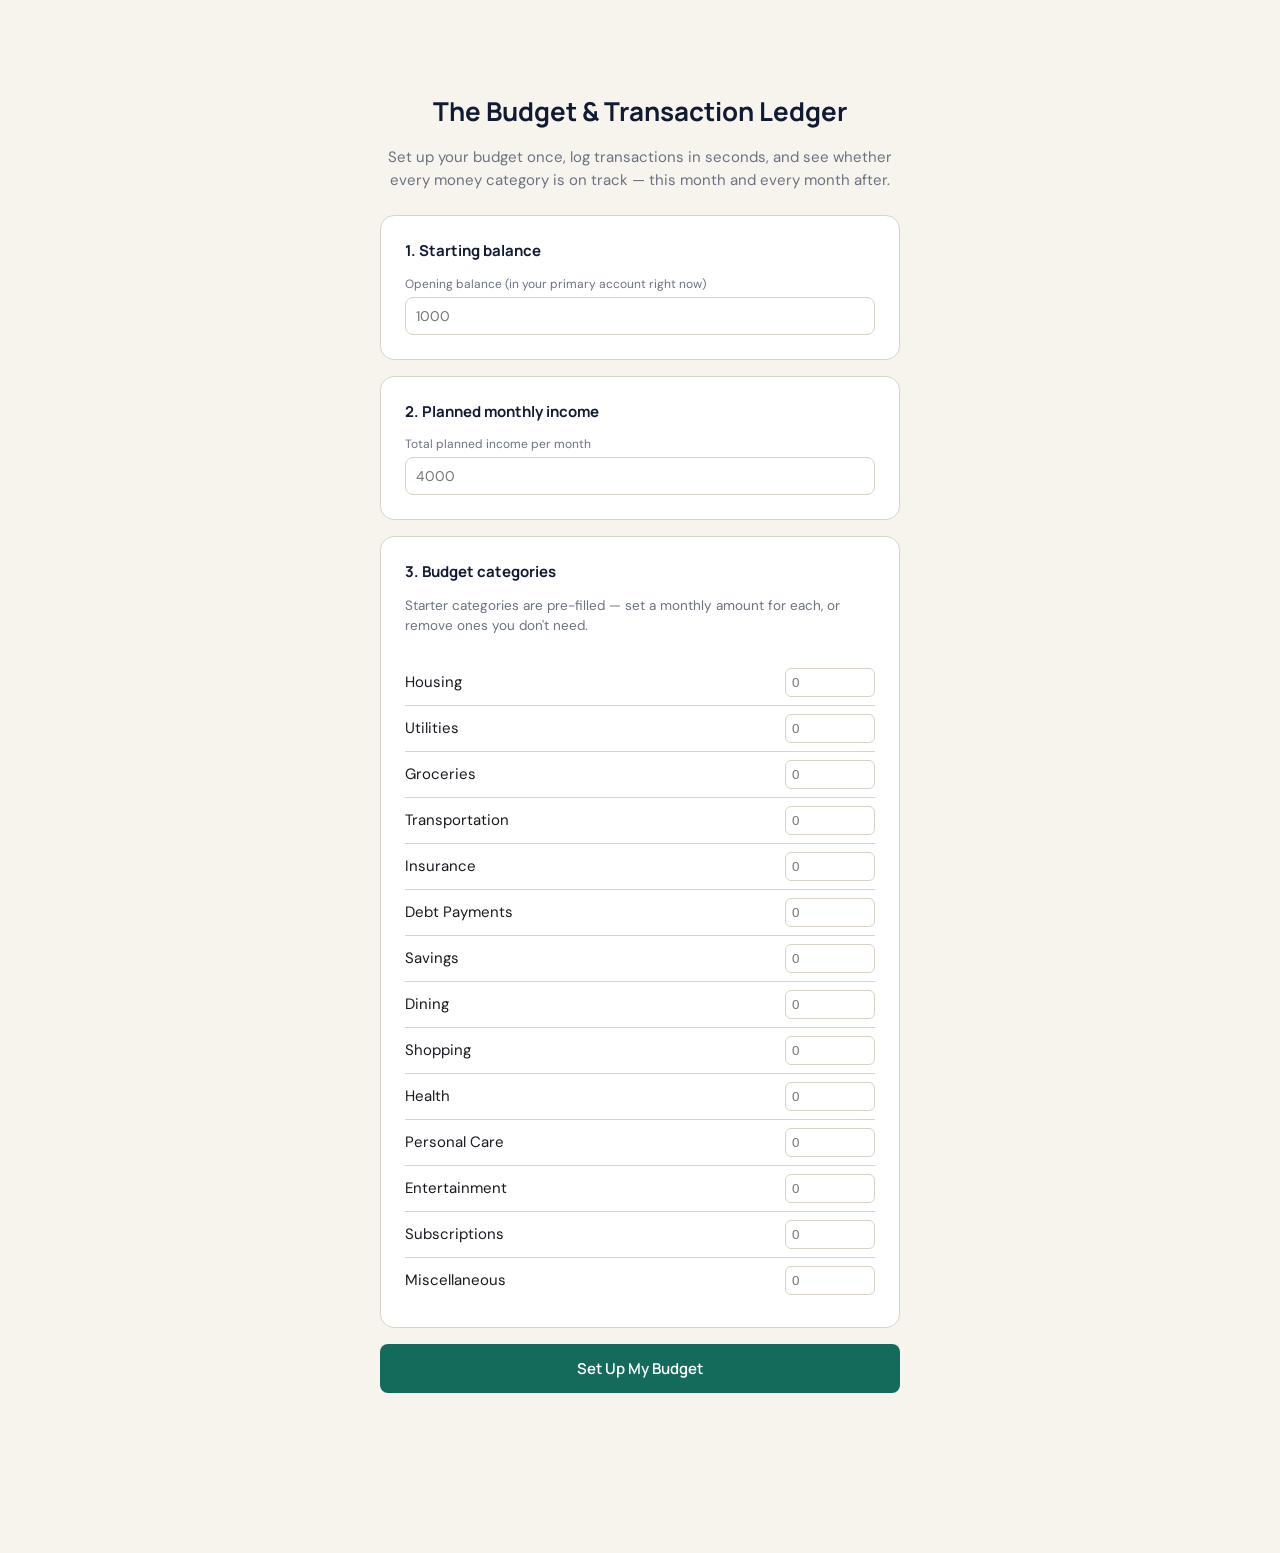
==== budget-transaction-ledger.html @ d86867f3 "Add Budget & Transaction Ledger v1 (Plugged Hub design system, tested calculations)" ====
<!DOCTYPE html>
<html lang="en">
<head>
<meta charset="UTF-8">
<meta name="viewport" content="width=device-width, initial-scale=1.0">
<title>The Budget & Transaction Ledger — The Plugged Hub</title>
<link rel="preconnect" href="https://fonts.googleapis.com">
<link rel="preconnect" href="https://fonts.gstatic.com" crossorigin>
<link href="https://fonts.googleapis.com/css2?family=Manrope:wght@400;500;600;700&family=DM+Sans:wght@400;500;700&display=swap" rel="stylesheet">
<style>
  :root {
    --ink: #111A33;
    --surface: #F7F4EE;
    --card: #E9E5DC;
    --emerald: #146B5C;
    --green: #2F8A68;
    --amber: #C98A24;
    --brick: #B84B4B;
    --dusty-blue: #5B789A;
    --text: #171A1F;
    --muted: #6B7280;
    --line: #D8D3C6;
  }
  * { box-sizing: border-box; }
  body {
    margin: 0; background: var(--surface); color: var(--text);
    font-family: "DM Sans", -apple-system, sans-serif; font-size: 15px; line-height: 1.5;
  }
  h1, h2, h3, .brand { font-family: "Manrope", sans-serif; }
  .app { max-width: 980px; margin: 0 auto; padding: 32px 20px 100px; }

  /* Header / nav */
  .topbar { display: flex; justify-content: space-between; align-items: center; margin-bottom: 28px; flex-wrap: wrap; gap: 12px; }
  .brand { font-weight: 700; font-size: 20px; color: var(--ink); }
  .brand span { color: var(--emerald); }
  nav { display: flex; gap: 4px; background: var(--card); padding: 4px; border-radius: 10px; }
  nav button {
    font-family: "Manrope", sans-serif; font-size: 13.5px; font-weight: 600; padding: 8px 14px;
    border: none; background: transparent; color: var(--muted); border-radius: 7px; cursor: pointer;
  }
  nav button.active { background: var(--ink); color: white; }

  .month-nav { display: flex; align-items: center; gap: 10px; margin-bottom: 22px; }
  .month-nav button { background: var(--card); border: none; width: 32px; height: 32px; border-radius: 8px; cursor: pointer; font-size: 16px; color: var(--ink); }
  .month-nav .month-label { font-weight: 700; font-size: 17px; color: var(--ink); min-width: 150px; text-align: center; }

  /* Snapshot cards */
  .snapshot-grid { display: grid; grid-template-columns: repeat(auto-fit, minmax(140px, 1fr)); gap: 12px; margin-bottom: 24px; }
  .snap-card { background: white; border-radius: 12px; padding: 14px 16px; border: 1px solid var(--line); }
  .snap-card .label { font-size: 11.5px; color: var(--muted); text-transform: uppercase; letter-spacing: 0.04em; margin-bottom: 6px; }
  .snap-card .value { font-size: 22px; font-weight: 700; color: var(--ink); font-variant-numeric: tabular-nums; }
  .snap-card .value.neg { color: var(--brick); }

  /* Sections */
  .section { margin-bottom: 28px; }
  .section-title { font-size: 15px; font-weight: 700; color: var(--ink); margin-bottom: 12px; }

  /* Next action */
  .next-action { background: var(--ink); color: white; border-radius: 12px; padding: 18px 20px; margin-bottom: 24px; }
  .next-action .tag { font-size: 11px; text-transform: uppercase; letter-spacing: 0.06em; color: #A9B4D0; margin-bottom: 6px; }
  .next-action .msg { font-size: 15.5px; line-height: 1.5; }

  /* Attention */
  .attention-list { display: flex; flex-direction: column; gap: 8px; }
  .attn-item { display: flex; align-items: center; gap: 10px; background: white; border-left: 3px solid var(--brick); border-radius: 8px; padding: 10px 14px; font-size: 14px; }
  .attn-item.amber { border-left-color: var(--amber); }

  /* Category cards */
  .cat-grid { display: flex; flex-direction: column; gap: 10px; }
  .cat-card { background: white; border-radius: 12px; padding: 14px 16px; border: 1px solid var(--line); }
  .cat-top { display: flex; justify-content: space-between; align-items: baseline; margin-bottom: 8px; }
  .cat-name { font-weight: 600; color: var(--ink); }
  .cat-amounts { font-size: 13px; color: var(--muted); font-variant-numeric: tabular-nums; }
  .cat-bar-track { background: var(--card); height: 8px; border-radius: 4px; overflow: hidden; margin-bottom: 8px; }
  .cat-bar-fill { height: 100%; border-radius: 4px; transition: width 0.3s; }
  .cat-bar-fill.green { background: var(--green); }
  .cat-bar-fill.amber { background: var(--amber); }
  .cat-bar-fill.red { background: var(--brick); }
  .cat-bar-fill.gray { background: #C4C4C4; }
  .cat-status { font-size: 12.5px; font-weight: 600; }
  .cat-status.green { color: var(--green); }
  .cat-status.amber { color: var(--amber); }
  .cat-status.red { color: var(--brick); }
  .cat-status.gray { color: var(--muted); }

  /* Recent activity / ledger table */
  .tx-table { width: 100%; border-collapse: collapse; background: white; border-radius: 12px; overflow: hidden; border: 1px solid var(--line); }
  .tx-table th { text-align: left; font-size: 11.5px; text-transform: uppercase; letter-spacing: 0.04em; color: var(--muted); padding: 10px 12px; background: var(--card); }
  .tx-table td { padding: 10px 12px; font-size: 14px; border-top: 1px solid var(--line); }
  .tx-amount { font-variant-numeric: tabular-nums; font-weight: 600; text-align: right; }
  .tx-amount.income { color: var(--green); }
  .tx-amount.expense { color: var(--text); }
  .tx-actions { display: flex; gap: 10px; }
  .tx-actions span { font-size: 12.5px; color: var(--muted); cursor: pointer; }
  .tx-actions span:hover { color: var(--emerald); }
  .type-pill { font-size: 11px; padding: 2px 8px; border-radius: 20px; font-weight: 600; text-transform: capitalize; }
  .type-pill.income { background: #DCEFE7; color: var(--green); }
  .type-pill.expense { background: #F0EEE7; color: var(--text); }
  .type-pill.savings { background: #E1E9F0; color: var(--dusty-blue); }
  .type-pill.debt { background: #F3E3DD; color: var(--brick); }
  .type-pill.transfer { background: #EDEBE3; color: var(--muted); }
  .type-pill.refund { background: #F5EAD2; color: var(--amber); }

  /* Forms */
  .form-row { display: flex; gap: 10px; flex-wrap: wrap; align-items: flex-end; margin-bottom: 16px; }
  .field { display: flex; flex-direction: column; gap: 4px; }
  .field label { font-size: 12px; color: var(--muted); }
  .field input, .field select {
    font-family: "DM Sans", sans-serif; font-size: 14px; padding: 9px 10px; border: 1px solid var(--line);
    border-radius: 8px; background: white; color: var(--text);
  }
  .field input:focus, .field select:focus { outline: none; border-color: var(--emerald); }
  button.btn {
    font-family: "Manrope", sans-serif; font-weight: 600; font-size: 14px; padding: 10px 18px;
    border-radius: 8px; border: none; cursor: pointer;
  }
  .btn-primary { background: var(--emerald); color: white; }
  .btn-ghost { background: white; border: 1px solid var(--line); color: var(--text); }
  .btn-danger { background: white; border: 1px solid var(--brick); color: var(--brick); }

  .filters { display: flex; gap: 8px; margin-bottom: 12px; flex-wrap: wrap; }
  .filters input, .filters select { padding: 7px 10px; border: 1px solid var(--line); border-radius: 8px; font-size: 13px; font-family: "DM Sans"; }

  .empty-state { text-align: center; padding: 40px 20px; color: var(--muted); font-size: 14px; background: white; border-radius: 12px; border: 1px dashed var(--line); }

  .view { display: none; }
  .view.active { display: block; }

  .onboard-wrap { max-width: 520px; margin: 60px auto; text-align: center; }
  .onboard-wrap h1 { font-size: 26px; color: var(--ink); margin-bottom: 10px; }
  .onboard-wrap p { color: var(--muted); margin-bottom: 24px; }
  .onboard-step { background: white; border-radius: 14px; padding: 24px; text-align: left; border: 1px solid var(--line); margin-bottom: 16px; }
  .onboard-step h3 { margin: 0 0 12px; color: var(--ink); font-size: 15px; }

  .cat-list-item { display: flex; justify-content: space-between; align-items: center; padding: 8px 0; border-bottom: 1px solid var(--line); }
  .cat-list-item:last-child { border-bottom: none; }
  .remove-link { font-size: 12.5px; color: var(--muted); cursor: pointer; }
  .remove-link:hover { color: var(--brick); }

  @media (max-width: 600px) {
    .snapshot-grid { grid-template-columns: repeat(2, 1fr); }
    .tx-table { display: block; overflow-x: auto; }
  }
</style>
</head>
<body>
<div class="app">

  <!-- ONBOARDING VIEW -->
  <div class="view" id="view-onboard">
    <div class="onboard-wrap">
      <h1>The Budget &amp; Transaction Ledger</h1>
      <p>Set up your budget once, log transactions in seconds, and see whether every money category is on track — this month and every month after.</p>

      <div class="onboard-step">
        <h3>1. Starting balance</h3>
        <div class="field">
          <label for="ob-balance">Opening balance (in your primary account right now)</label>
          <input type="number" id="ob-balance" placeholder="1000">
        </div>
      </div>

      <div class="onboard-step">
        <h3>2. Planned monthly income</h3>
        <div class="field">
          <label for="ob-income">Total planned income per month</label>
          <input type="number" id="ob-income" placeholder="4000">
        </div>
      </div>

      <div class="onboard-step">
        <h3>3. Budget categories</h3>
        <p style="margin-top:0;color:var(--muted);font-size:13.5px;">Starter categories are pre-filled — set a monthly amount for each, or remove ones you don't need.</p>
        <div id="ob-categories"></div>
      </div>

      <button class="btn btn-primary" id="ob-finish" style="width:100%;padding:14px;font-size:15px;">Set Up My Budget</button>
    </div>
  </div>

  <!-- MAIN APP -->
  <div class="view" id="view-main">
    <div class="topbar">
      <div class="brand">The Plugged Hub <span>· Budget Ledger</span></div>
      <nav>
        <button data-tab="dashboard" class="active">Dashboard</button>
        <button data-tab="ledger">Transactions</button>
        <button data-tab="categories">Categories</button>
        <button data-tab="settings">Settings</button>
      </nav>
    </div>

    <div class="month-nav">
      <button id="prevMonth">&#8592;</button>
      <div class="month-label" id="monthLabel"></div>
      <button id="nextMonth">&#8594;</button>
    </div>

    <!-- DASHBOARD TAB -->
    <div class="tab-panel" id="tab-dashboard">
      <div class="snapshot-grid" id="snapshotGrid"></div>
      <div class="next-action" id="nextAction"></div>

      <div class="section" id="attentionSection" style="display:none;">
        <div class="section-title">Needs Attention</div>
        <div class="attention-list" id="attentionList"></div>
      </div>

      <div class="section">
        <div class="section-title">Budget Health</div>
        <div class="cat-grid" id="catGrid"></div>
      </div>

      <div class="section">
        <div class="section-title">Recent Activity</div>
        <div id="recentActivity"></div>
      </div>
    </div>

    <!-- LEDGER TAB -->
    <div class="tab-panel" id="tab-ledger" style="display:none;">
      <div class="form-row" id="txForm">
        <div class="field"><label>Date</label><input type="date" id="tx-date"></div>
        <div class="field"><label>Description</label><input type="text" id="tx-desc" placeholder="Trader Joe's"></div>
        <div class="field"><label>Type</label>
          <select id="tx-type">
            <option value="expense">Expense</option>
            <option value="income">Income</option>
            <option value="savings">Savings</option>
            <option value="debt">Debt payment</option>
            <option value="transfer">Transfer</option>
            <option value="refund">Refund/Credit</option>
          </select>
        </div>
        <div class="field" id="tx-cat-field"><label>Category</label><select id="tx-category"></select></div>
        <div class="field"><label>Amount</label><input type="number" id="tx-amount" placeholder="45.00" step="0.01"></div>
        <button class="btn btn-primary" id="addTx">Add transaction</button>
      </div>

      <div class="filters">
        <input type="text" id="filterSearch" placeholder="Search description...">
        <select id="filterCategory"><option value="">All categories</option></select>
        <select id="filterType">
          <option value="">All types</option>
          <option value="expense">Expense</option>
          <option value="income">Income</option>
          <option value="savings">Savings</option>
          <option value="debt">Debt payment</option>
          <option value="transfer">Transfer</option>
          <option value="refund">Refund/Credit</option>
        </select>
      </div>

      <div id="ledgerTableWrap"></div>
    </div>

    <!-- CATEGORIES TAB -->
    <div class="tab-panel" id="tab-categories" style="display:none;">
      <div class="section-title">Budget Categories</div>
      <div class="form-row">
        <div class="field"><label>New category</label><input type="text" id="newCatName" placeholder="e.g. Pet Care"></div>
        <div class="field"><label>Monthly budget</label><input type="number" id="newCatBudget" placeholder="100"></div>
        <button class="btn btn-primary" id="addCategory">Add category</button>
      </div>
      <div id="categoryList" style="background:white;border-radius:12px;padding:8px 16px;border:1px solid var(--line);"></div>
    </div>

    <!-- SETTINGS TAB -->
    <div class="tab-panel" id="tab-settings" style="display:none;">
      <div class="section-title">Settings &amp; Data</div>
      <div class="onboard-step">
        <h3>Planned monthly income</h3>
        <div class="field"><input type="number" id="settingsIncome"></div>
      </div>
      <div class="onboard-step">
        <h3>Opening balance</h3>
        <div class="field"><input type="number" id="settingsOpening"></div>
      </div>
      <div class="onboard-step">
        <h3>Export your data</h3>
        <p style="margin-top:0;color:var(--muted);font-size:13.5px;">Your data lives in this browser only. Export a CSV backup regularly.</p>
        <button class="btn btn-ghost" id="exportCsv">Export all transactions (CSV)</button>
      </div>
      <div class="onboard-step">
        <h3>Reset</h3>
        <p style="margin-top:0;color:var(--muted);font-size:13.5px;">This permanently deletes all categories and transactions in this browser.</p>
        <button class="btn btn-danger" id="resetAll">Reset all data</button>
      </div>
    </div>
  </div>
</div>

<script>
const STORAGE_KEY = 'plugged_hub_budget_ledger_v1';
const DEFAULT_CATEGORIES = ['Housing','Utilities','Groceries','Transportation','Insurance','Debt Payments','Savings','Dining','Shopping','Health','Personal Care','Entertainment','Subscriptions','Miscellaneous'];

function uid() { return Math.random().toString(36).slice(2,9); }
function todayStr() { return new Date().toISOString().slice(0,10); }
function monthKey(dateStr) { return dateStr.slice(0,7); }
function fmt(n) { return '$' + Number(n||0).toLocaleString('en-US', {minimumFractionDigits:2, maximumFractionDigits:2}); }
function monthLabel(mk) {
  const [y,m] = mk.split('-').map(Number);
  return new Date(y, m-1, 1).toLocaleString('en-US', {month:'long', year:'numeric'});
}

let state = JSON.parse(localStorage.getItem(STORAGE_KEY) || 'null');
let currentMonth = monthKey(todayStr());

function defaultState() {
  return {
    onboarded: false,
    openingBalance: 0,
    plannedIncome: 0,
    categories: DEFAULT_CATEGORIES.map(name => ({ id: uid(), name, budget: 0, archived: false })),
    transactions: []
  };
}
if (!state) state = defaultState();

function save() { localStorage.setItem(STORAGE_KEY, JSON.stringify(state)); }

// ---------- CALCULATION LOGIC (verified separately) ----------
function categorySpending(month, categoryId) {
  let total = 0;
  for (const t of state.transactions) {
    if (monthKey(t.date) !== month) continue;
    if (t.type === 'expense' && t.category === categoryId) total += t.amount;
    if (t.type === 'refund' && t.category === categoryId) total -= t.amount;
  }
  return total;
}
function categoryStatus(spending, budget) {
  if (!budget) return spending > 0 ? { label:'Unplanned spending', level:'amber', pct:null } : { label:'No budget set', level:'gray', pct:null };
  const pct = (spending / budget) * 100;
  if (pct > 100) return { label:'Over budget', level:'red', pct };
  if (pct >= 90) return { label:'Near limit', level:'red', pct };
  if (pct >= 70) return { label:'Watch', level:'amber', pct };
  return { label:'On track', level:'green', pct };
}
function runningBalance() {
  let bal = state.openingBalance;
  for (const t of state.transactions) {
    if (t.type === 'income' || t.type === 'refund') bal += t.amount;
    else if (t.type === 'expense' || t.type === 'savings' || t.type === 'debt') bal -= t.amount;
  }
  return bal;
}
function monthTotals(month) {
  let income=0, expense=0, savings=0, debt=0;
  for (const t of state.transactions) {
    if (monthKey(t.date) !== month) continue;
    if (t.type==='income') income += t.amount;
    if (t.type==='expense') expense += t.amount;
    if (t.type==='savings') savings += t.amount;
    if (t.type==='debt') debt += t.amount;
  }
  return { income, expense, savings, debt };
}
function activeCategories() { return state.categories.filter(c => !c.archived); }

// ---------- ONBOARDING ----------
function renderOnboardCategories() {
  const el = document.getElementById('ob-categories');
  el.innerHTML = state.categories.map(c => `
    <div class="cat-list-item">
      <span>${c.name}</span>
      <input type="number" style="width:90px;padding:6px;border:1px solid var(--line);border-radius:6px;" data-ob-budget="${c.id}" value="${c.budget || ''}" placeholder="0">
    </div>
  `).join('');
  el.querySelectorAll('[data-ob-budget]').forEach(inp => {
    inp.addEventListener('input', () => {
      const cat = state.categories.find(c => c.id === inp.dataset.obBudget);
      cat.budget = parseFloat(inp.value) || 0;
    });
  });
}

document.getElementById('ob-finish').addEventListener('click', () => {
  state.openingBalance = parseFloat(document.getElementById('ob-balance').value) || 0;
  state.plannedIncome = parseFloat(document.getElementById('ob-income').value) || 0;
  state.onboarded = true;
  save();
  showApp();
});

// ---------- TAB SWITCHING ----------
document.querySelectorAll('nav button').forEach(btn => {
  btn.addEventListener('click', () => {
    document.querySelectorAll('nav button').forEach(b => b.classList.remove('active'));
    btn.classList.add('active');
    document.querySelectorAll('.tab-panel').forEach(p => p.style.display = 'none');
    document.getElementById('tab-' + btn.dataset.tab).style.display = 'block';
    if (btn.dataset.tab === 'settings') renderSettings();
    if (btn.dataset.tab === 'categories') renderCategoryList();
    if (btn.dataset.tab === 'ledger') renderLedger();
  });
});

document.getElementById('prevMonth').addEventListener('click', () => { shiftMonth(-1); });
document.getElementById('nextMonth').addEventListener('click', () => { shiftMonth(1); });
function shiftMonth(delta) {
  const [y,m] = currentMonth.split('-').map(Number);
  const d = new Date(y, m-1+delta, 1);
  currentMonth = d.getFullYear() + '-' + String(d.getMonth()+1).padStart(2,'0');
  renderAll();
}

// ---------- DASHBOARD ----------
function renderDashboard() {
  document.getElementById('monthLabel').textContent = monthLabel(currentMonth);
  const totals = monthTotals(currentMonth);
  const bal = runningBalance();
  const remaining = state.plannedIncome - totals.expense - totals.savings - totals.debt;

  document.getElementById('snapshotGrid').innerHTML = `
    <div class="snap-card"><div class="label">Planned Income</div><div class="value">${fmt(state.plannedIncome)}</div></div>
    <div class="snap-card"><div class="label">Income Received</div><div class="value">${fmt(totals.income)}</div></div>
    <div class="snap-card"><div class="label">Total Expenses</div><div class="value">${fmt(totals.expense)}</div></div>
    <div class="snap-card"><div class="label">Savings + Debt</div><div class="value">${fmt(totals.savings + totals.debt)}</div></div>
    <div class="snap-card"><div class="label">Remaining Planned</div><div class="value ${remaining<0?'neg':''}">${fmt(remaining)}</div></div>
    <div class="snap-card"><div class="label">Running Balance</div><div class="value ${bal<0?'neg':''}">${fmt(bal)}</div></div>
  `;

  const cats = activeCategories();
  const catData = cats.map(c => {
    const spending = categorySpending(currentMonth, c.id);
    const status = categoryStatus(spending, c.budget);
    return { ...c, spending, status };
  });

  // Category cards
  document.getElementById('catGrid').innerHTML = catData.map(c => {
    const pct = c.status.pct == null ? (c.spending>0?100:0) : Math.min(c.status.pct, 100);
    return `
    <div class="cat-card">
      <div class="cat-top">
        <div class="cat-name">${c.name}</div>
        <div class="cat-amounts">${fmt(c.spending)} of ${c.budget ? fmt(c.budget) : '—'}</div>
      </div>
      <div class="cat-bar-track"><div class="cat-bar-fill ${c.status.level}" style="width:${pct}%"></div></div>
      <div class="cat-status ${c.status.level}">${c.status.label}${c.status.pct!=null ? ' · '+Math.round(c.status.pct)+'%' : ''}</div>
    </div>`;
  }).join('') || '<div class="empty-state">No categories yet. Add some in the Categories tab.</div>';

  // Attention section
  const attention = catData.filter(c => c.status.level === 'red' || (c.status.level === 'amber' && c.status.label !== 'Watch'));
  const watchList = catData.filter(c => c.status.label === 'Watch' || c.status.label === 'Near limit' || c.status.label === 'Over budget' || c.status.label === 'Unplanned spending');
  if (watchList.length) {
    document.getElementById('attentionSection').style.display = 'block';
    document.getElementById('attentionList').innerHTML = watchList.map(c => `
      <div class="attn-item ${c.status.level === 'amber' ? 'amber' : ''}">
        ${c.name}: ${c.status.label}${c.status.pct!=null ? ' — ' + Math.round(c.status.pct) + '% used' : ''}
      </div>
    `).join('');
  } else {
    document.getElementById('attentionSection').style.display = 'none';
  }

  // Next action
  const overBudget = catData.filter(c => c.status.label === 'Over budget').sort((a,b)=>b.spending-a.spending)[0];
  const nearLimit = catData.filter(c => c.status.label === 'Near limit')[0];
  const monthTx = state.transactions.filter(t => monthKey(t.date) === currentMonth);
  let action;
  if (overBudget) {
    action = `${overBudget.name} is over budget by ${fmt(overBudget.spending - overBudget.budget)}.`;
  } else if (nearLimit) {
    action = `${nearLimit.name} is near its limit — ${fmt(nearLimit.budget - nearLimit.spending)} remaining this month.`;
  } else if (monthTx.length === 0) {
    action = `No transactions logged yet for ${monthLabel(currentMonth)}. Add your first one to see this month's picture.`;
  } else if (totals.income < state.plannedIncome * 0.5 && new Date().getDate() > 20) {
    action = `Income received is well below your planned ${fmt(state.plannedIncome)} this late in the month — worth checking.`;
  } else {
    action = `Spending is within plan for ${monthLabel(currentMonth)}. Review your progress before the month ends.`;
  }
  document.getElementById('nextAction').innerHTML = `<div class="tag">Next Action</div><div class="msg">${action}</div>`;

  // Recent activity
  const recent = state.transactions.filter(t => monthKey(t.date) === currentMonth).sort((a,b)=>b.date.localeCompare(a.date)).slice(0,8);
  document.getElementById('recentActivity').innerHTML = recent.length ? renderTxTable(recent) : '<div class="empty-state">No transactions yet this month.</div>';
}

// ---------- LEDGER ----------
function categoryOptions(selectedId) {
  return activeCategories().map(c => `<option value="${c.id}" ${c.id===selectedId?'selected':''}>${c.name}</option>`).join('');
}
function populateCategorySelects() {
  document.getElementById('tx-category').innerHTML = categoryOptions();
  document.getElementById('filterCategory').innerHTML = '<option value="">All categories</option>' + categoryOptions();
}
document.getElementById('tx-type').addEventListener('change', (e) => {
  document.getElementById('tx-cat-field').style.display = (e.target.value === 'expense' || e.target.value === 'refund') ? 'flex' : 'none';
});

document.getElementById('addTx').addEventListener('click', () => {
  const date = document.getElementById('tx-date').value || todayStr();
  const desc = document.getElementById('tx-desc').value.trim();
  const type = document.getElementById('tx-type').value;
  const category = (type === 'expense' || type === 'refund') ? document.getElementById('tx-category').value : null;
  const amount = parseFloat(document.getElementById('tx-amount').value);
  if (!desc || !amount || amount <= 0) { alert('Please enter a description and a positive amount.'); return; }
  state.transactions.push({ id: uid(), date, description: desc, type, category, amount });
  save();
  document.getElementById('tx-desc').value = '';
  document.getElementById('tx-amount').value = '';
  renderAll();
});

function renderTxTable(txs) {
  return `<table class="tx-table"><thead><tr><th>Date</th><th>Description</th><th>Type</th><th>Category</th><th style="text-align:right;">Amount</th><th></th></tr></thead><tbody>
    ${txs.map(t => {
      const cat = state.categories.find(c => c.id === t.category);
      const sign = (t.type==='income'||t.type==='refund') ? '+' : (t.type==='transfer'?'':'-');
      return `<tr>
        <td>${t.date}</td>
        <td>${t.description}</td>
        <td><span class="type-pill ${t.type}">${t.type}</span></td>
        <td>${cat ? cat.name : '—'}</td>
        <td class="tx-amount ${t.type==='income'?'income':'expense'}">${sign}${fmt(t.amount)}</td>
        <td class="tx-actions"><span data-del="${t.id}">Delete</span></td>
      </tr>`;
    }).join('')}
  </tbody></table>`;
}

function renderLedger() {
  populateCategorySelects();
  if (!document.getElementById('tx-date').value) document.getElementById('tx-date').value = todayStr();
  applyLedgerFilters();
}
function applyLedgerFilters() {
  const search = document.getElementById('filterSearch').value.toLowerCase();
  const catFilter = document.getElementById('filterCategory').value;
  const typeFilter = document.getElementById('filterType').value;
  let txs = state.transactions.filter(t => monthKey(t.date) === currentMonth);
  if (search) txs = txs.filter(t => t.description.toLowerCase().includes(search));
  if (catFilter) txs = txs.filter(t => t.category === catFilter);
  if (typeFilter) txs = txs.filter(t => t.type === typeFilter);
  txs.sort((a,b) => b.date.localeCompare(a.date));
  document.getElementById('ledgerTableWrap').innerHTML = txs.length ? renderTxTable(txs) : '<div class="empty-state">No transactions match.</div>';
  document.querySelectorAll('[data-del]').forEach(el => {
    el.addEventListener('click', () => {
      state.transactions = state.transactions.filter(t => t.id !== el.dataset.del);
      save(); renderAll();
    });
  });
}
['filterSearch','filterCategory','filterType'].forEach(id => {
  document.getElementById(id).addEventListener('input', applyLedgerFilters);
});

// ---------- CATEGORIES ----------
document.getElementById('addCategory').addEventListener('click', () => {
  const name = document.getElementById('newCatName').value.trim();
  const budget = parseFloat(document.getElementById('newCatBudget').value) || 0;
  if (!name) return;
  state.categories.push({ id: uid(), name, budget, archived: false });
  save();
  document.getElementById('newCatName').value = '';
  document.getElementById('newCatBudget').value = '';
  renderCategoryList();
});
function renderCategoryList() {
  document.getElementById('categoryList').innerHTML = activeCategories().map(c => `
    <div class="cat-list-item">
      <span>${c.name}</span>
      <div style="display:flex;align-items:center;gap:10px;">
        <input type="number" style="width:90px;padding:6px;border:1px solid var(--line);border-radius:6px;" data-cat-budget="${c.id}" value="${c.budget||''}" placeholder="0">
        <span class="remove-link" data-cat-archive="${c.id}">Archive</span>
      </div>
    </div>
  `).join('');
  document.querySelectorAll('[data-cat-budget]').forEach(inp => {
    inp.addEventListener('input', () => {
      const cat = state.categories.find(c => c.id === inp.dataset.catBudget);
      cat.budget = parseFloat(inp.value) || 0;
      save();
    });
  });
  document.querySelectorAll('[data-cat-archive]').forEach(el => {
    el.addEventListener('click', () => {
      const cat = state.categories.find(c => c.id === el.dataset.catArchive);
      cat.archived = true;
      save(); renderCategoryList();
    });
  });
}

// ---------- SETTINGS ----------
function renderSettings() {
  document.getElementById('settingsIncome').value = state.plannedIncome;
  document.getElementById('settingsOpening').value = state.openingBalance;
}
document.getElementById('settingsIncome').addEventListener('change', (e) => { state.plannedIncome = parseFloat(e.target.value)||0; save(); });
document.getElementById('settingsOpening').addEventListener('change', (e) => { state.openingBalance = parseFloat(e.target.value)||0; save(); });
document.getElementById('exportCsv').addEventListener('click', () => {
  let csv = 'Date,Description,Type,Category,Amount\n';
  state.transactions.forEach(t => {
    const cat = state.categories.find(c => c.id === t.category);
    csv += `${t.date},"${t.description}",${t.type},"${cat?cat.name:''}",${t.amount}\n`;
  });
  const blob = new Blob([csv], {type:'text/csv'});
  const a = document.createElement('a');
  a.href = URL.createObjectURL(blob);
  a.download = 'budget-ledger-export.csv';
  a.click();
});
document.getElementById('resetAll').addEventListener('click', () => {
  if (confirm('This will permanently delete all your categories and transactions. Type-confirm by clicking OK.')) {
    if (confirm('Are you absolutely sure? This cannot be undone.')) {
      state = defaultState();
      save();
      location.reload();
    }
  }
});

// ---------- INIT ----------
function renderAll() {
  renderDashboard();
  if (document.getElementById('tab-ledger').style.display !== 'none') renderLedger();
}
function showApp() {
  document.getElementById('view-onboard').classList.remove('active');
  document.getElementById('view-main').classList.add('active');
  renderAll();
}
if (state.onboarded) {
  showApp();
} else {
  renderOnboardCategories();
  document.getElementById('view-onboard').classList.add('active');
}
</script>
</body>
</html>
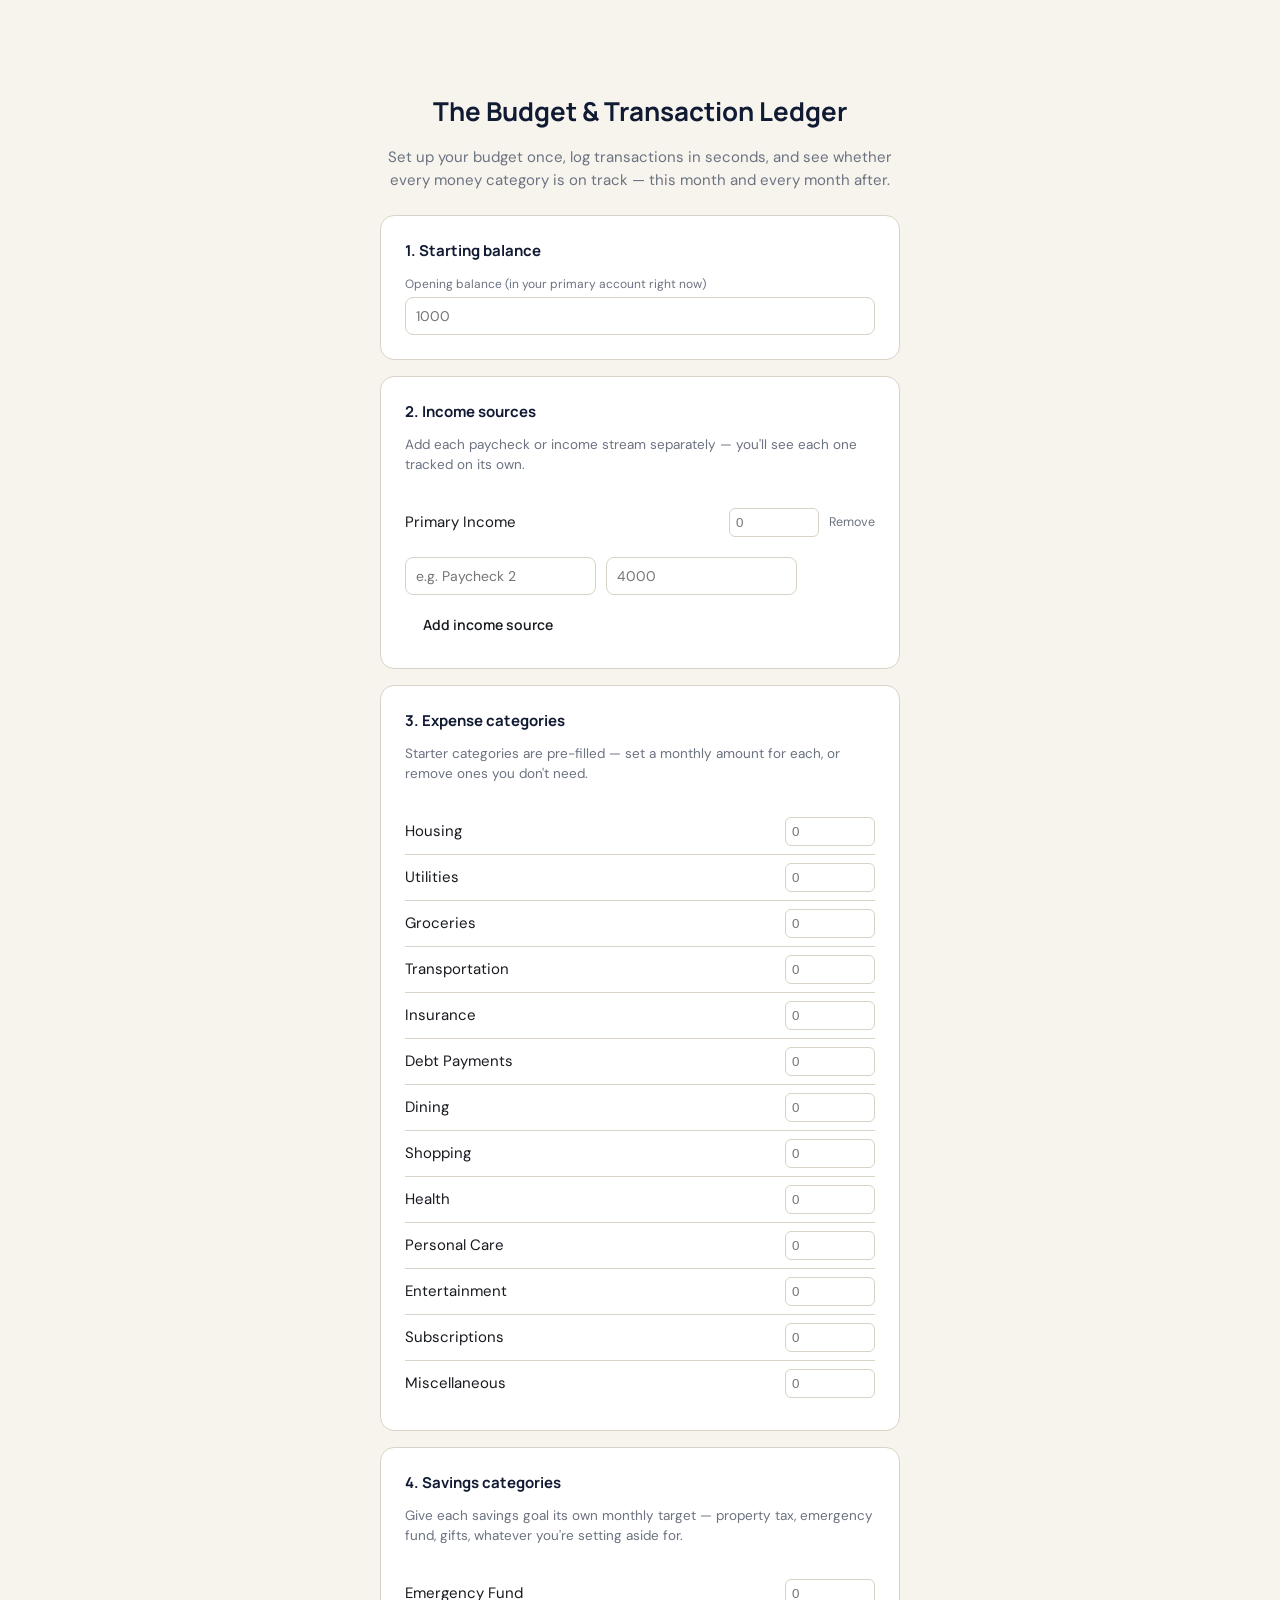
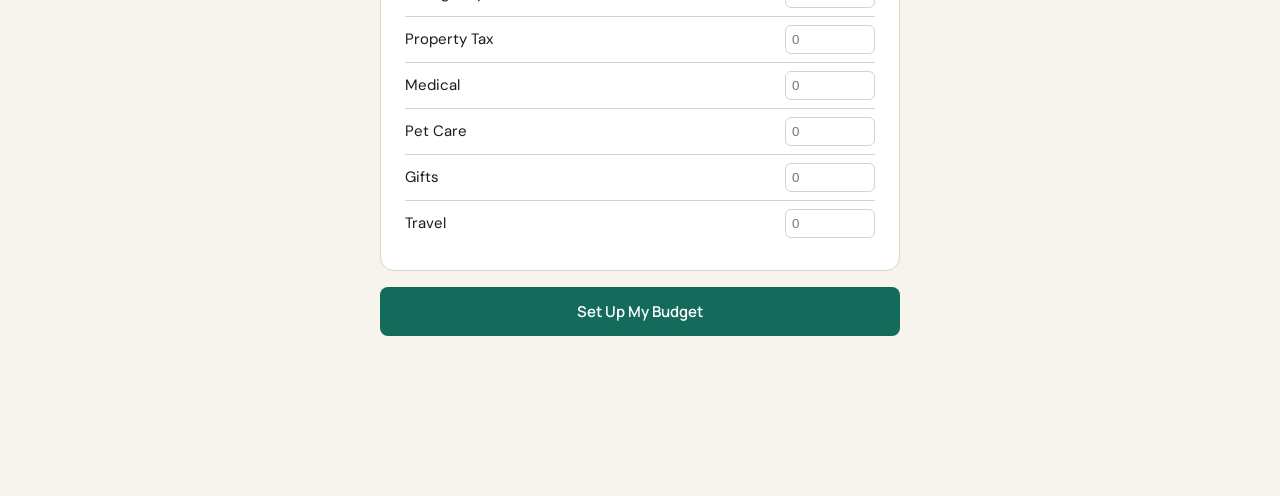
==== commit ef3aa55f: "v2: add income sources (multiple, tracked individually) and savings categories (with dedicated In pr" ====
--- a/budget-transaction-ledger.html
+++ b/budget-transaction-ledger.html
@@ -29,7 +29,6 @@
   h1, h2, h3, .brand { font-family: "Manrope", sans-serif; }
   .app { max-width: 980px; margin: 0 auto; padding: 32px 20px 100px; }
 
-  /* Header / nav */
   .topbar { display: flex; justify-content: space-between; align-items: center; margin-bottom: 28px; flex-wrap: wrap; gap: 12px; }
   .brand { font-weight: 700; font-size: 20px; color: var(--ink); }
   .brand span { color: var(--emerald); }
@@ -44,28 +43,24 @@
   .month-nav button { background: var(--card); border: none; width: 32px; height: 32px; border-radius: 8px; cursor: pointer; font-size: 16px; color: var(--ink); }
   .month-nav .month-label { font-weight: 700; font-size: 17px; color: var(--ink); min-width: 150px; text-align: center; }
 
-  /* Snapshot cards */
   .snapshot-grid { display: grid; grid-template-columns: repeat(auto-fit, minmax(140px, 1fr)); gap: 12px; margin-bottom: 24px; }
   .snap-card { background: white; border-radius: 12px; padding: 14px 16px; border: 1px solid var(--line); }
   .snap-card .label { font-size: 11.5px; color: var(--muted); text-transform: uppercase; letter-spacing: 0.04em; margin-bottom: 6px; }
   .snap-card .value { font-size: 22px; font-weight: 700; color: var(--ink); font-variant-numeric: tabular-nums; }
   .snap-card .value.neg { color: var(--brick); }
 
-  /* Sections */
   .section { margin-bottom: 28px; }
   .section-title { font-size: 15px; font-weight: 700; color: var(--ink); margin-bottom: 12px; }
-
-  /* Next action */
+  .section-subtitle { font-size: 13px; color: var(--muted); margin: -6px 0 12px; }
+
   .next-action { background: var(--ink); color: white; border-radius: 12px; padding: 18px 20px; margin-bottom: 24px; }
   .next-action .tag { font-size: 11px; text-transform: uppercase; letter-spacing: 0.06em; color: #A9B4D0; margin-bottom: 6px; }
   .next-action .msg { font-size: 15.5px; line-height: 1.5; }
 
-  /* Attention */
   .attention-list { display: flex; flex-direction: column; gap: 8px; }
   .attn-item { display: flex; align-items: center; gap: 10px; background: white; border-left: 3px solid var(--brick); border-radius: 8px; padding: 10px 14px; font-size: 14px; }
   .attn-item.amber { border-left-color: var(--amber); }
 
-  /* Category cards */
   .cat-grid { display: flex; flex-direction: column; gap: 10px; }
   .cat-card { background: white; border-radius: 12px; padding: 14px 16px; border: 1px solid var(--line); }
   .cat-top { display: flex; justify-content: space-between; align-items: baseline; margin-bottom: 8px; }
@@ -77,13 +72,19 @@
   .cat-bar-fill.amber { background: var(--amber); }
   .cat-bar-fill.red { background: var(--brick); }
   .cat-bar-fill.gray { background: #C4C4C4; }
+  .cat-bar-fill.blue { background: var(--dusty-blue); }
   .cat-status { font-size: 12.5px; font-weight: 600; }
   .cat-status.green { color: var(--green); }
   .cat-status.amber { color: var(--amber); }
   .cat-status.red { color: var(--brick); }
   .cat-status.gray { color: var(--muted); }
-
-  /* Recent activity / ledger table */
+  .cat-status.blue { color: var(--dusty-blue); }
+
+  .income-row { display: flex; justify-content: space-between; align-items: center; background: white; border-radius: 10px; padding: 12px 16px; border: 1px solid var(--line); margin-bottom: 8px; }
+  .income-row .name { font-weight: 600; color: var(--ink); }
+  .income-row .figures { font-size: 13.5px; color: var(--muted); font-variant-numeric: tabular-nums; }
+  .income-row .figures strong { color: var(--green); font-weight: 700; }
+
   .tx-table { width: 100%; border-collapse: collapse; background: white; border-radius: 12px; overflow: hidden; border: 1px solid var(--line); }
   .tx-table th { text-align: left; font-size: 11.5px; text-transform: uppercase; letter-spacing: 0.04em; color: var(--muted); padding: 10px 12px; background: var(--card); }
   .tx-table td { padding: 10px 12px; font-size: 14px; border-top: 1px solid var(--line); }
@@ -101,7 +102,6 @@
   .type-pill.transfer { background: #EDEBE3; color: var(--muted); }
   .type-pill.refund { background: #F5EAD2; color: var(--amber); }
 
-  /* Forms */
   .form-row { display: flex; gap: 10px; flex-wrap: wrap; align-items: flex-end; margin-bottom: 16px; }
   .field { display: flex; flex-direction: column; gap: 4px; }
   .field label { font-size: 12px; color: var(--muted); }
@@ -137,9 +137,13 @@
   .remove-link { font-size: 12.5px; color: var(--muted); cursor: pointer; }
   .remove-link:hover { color: var(--brick); }
 
+  .subsection { margin-bottom: 26px; }
+  .subsection-title { font-size: 13.5px; font-weight: 700; color: var(--ink); margin-bottom: 10px; }
+
   @media (max-width: 600px) {
     .snapshot-grid { grid-template-columns: repeat(2, 1fr); }
     .tx-table { display: block; overflow-x: auto; }
+    .income-row { flex-direction: column; align-items: flex-start; gap: 4px; }
   }
 </style>
 </head>
@@ -161,17 +165,26 @@
       </div>
 
       <div class="onboard-step">
-        <h3>2. Planned monthly income</h3>
-        <div class="field">
-          <label for="ob-income">Total planned income per month</label>
-          <input type="number" id="ob-income" placeholder="4000">
+        <h3>2. Income sources</h3>
+        <p style="margin-top:0;color:var(--muted);font-size:13.5px;">Add each paycheck or income stream separately — you'll see each one tracked on its own.</p>
+        <div id="ob-income-sources"></div>
+        <div class="form-row" style="margin-top:12px;margin-bottom:0;">
+          <div class="field"><input type="text" id="ob-new-source-name" placeholder="e.g. Paycheck 2"></div>
+          <div class="field"><input type="number" id="ob-new-source-amount" placeholder="4000"></div>
+          <button class="btn btn-ghost" id="ob-add-source">Add income source</button>
         </div>
       </div>
 
       <div class="onboard-step">
-        <h3>3. Budget categories</h3>
+        <h3>3. Expense categories</h3>
         <p style="margin-top:0;color:var(--muted);font-size:13.5px;">Starter categories are pre-filled — set a monthly amount for each, or remove ones you don't need.</p>
         <div id="ob-categories"></div>
+      </div>
+
+      <div class="onboard-step">
+        <h3>4. Savings categories</h3>
+        <p style="margin-top:0;color:var(--muted);font-size:13.5px;">Give each savings goal its own monthly target — property tax, emergency fund, gifts, whatever you're setting aside for.</p>
+        <div id="ob-savings-categories"></div>
       </div>
 
       <button class="btn btn-primary" id="ob-finish" style="width:100%;padding:14px;font-size:15px;">Set Up My Budget</button>
@@ -207,8 +220,18 @@
       </div>
 
       <div class="section">
+        <div class="section-title">Income Sources</div>
+        <div id="incomeSourcesGrid"></div>
+      </div>
+
+      <div class="section">
         <div class="section-title">Budget Health</div>
         <div class="cat-grid" id="catGrid"></div>
+      </div>
+
+      <div class="section">
+        <div class="section-title">Savings Progress</div>
+        <div class="cat-grid" id="savingsGrid"></div>
       </div>
 
       <div class="section">
@@ -233,6 +256,8 @@
           </select>
         </div>
         <div class="field" id="tx-cat-field"><label>Category</label><select id="tx-category"></select></div>
+        <div class="field" id="tx-savings-field" style="display:none;"><label>Savings goal</label><select id="tx-savings-category"></select></div>
+        <div class="field" id="tx-source-field" style="display:none;"><label>Income source</label><select id="tx-source"></select></div>
         <div class="field"><label>Amount</label><input type="number" id="tx-amount" placeholder="45.00" step="0.01"></div>
         <button class="btn btn-primary" id="addTx">Add transaction</button>
       </div>
@@ -256,23 +281,41 @@
 
     <!-- CATEGORIES TAB -->
     <div class="tab-panel" id="tab-categories" style="display:none;">
-      <div class="section-title">Budget Categories</div>
-      <div class="form-row">
-        <div class="field"><label>New category</label><input type="text" id="newCatName" placeholder="e.g. Pet Care"></div>
-        <div class="field"><label>Monthly budget</label><input type="number" id="newCatBudget" placeholder="100"></div>
-        <button class="btn btn-primary" id="addCategory">Add category</button>
-      </div>
-      <div id="categoryList" style="background:white;border-radius:12px;padding:8px 16px;border:1px solid var(--line);"></div>
+      <div class="subsection">
+        <div class="subsection-title">Income Sources</div>
+        <div class="form-row">
+          <div class="field"><label>Source name</label><input type="text" id="newSourceName" placeholder="e.g. Freelance"></div>
+          <div class="field"><label>Planned monthly amount</label><input type="number" id="newSourceAmount" placeholder="500"></div>
+          <button class="btn btn-primary" id="addSource">Add source</button>
+        </div>
+        <div id="sourceList" style="background:white;border-radius:12px;padding:8px 16px;border:1px solid var(--line);"></div>
+      </div>
+
+      <div class="subsection">
+        <div class="subsection-title">Expense Categories</div>
+        <div class="form-row">
+          <div class="field"><label>New category</label><input type="text" id="newCatName" placeholder="e.g. Pet Care"></div>
+          <div class="field"><label>Monthly budget</label><input type="number" id="newCatBudget" placeholder="100"></div>
+          <button class="btn btn-primary" id="addCategory">Add category</button>
+        </div>
+        <div id="categoryList" style="background:white;border-radius:12px;padding:8px 16px;border:1px solid var(--line);"></div>
+      </div>
+
+      <div class="subsection">
+        <div class="subsection-title">Savings Categories</div>
+        <div class="form-row">
+          <div class="field"><label>New savings goal</label><input type="text" id="newSavName" placeholder="e.g. Vacation Fund"></div>
+          <div class="field"><label>Monthly target</label><input type="number" id="newSavTarget" placeholder="150"></div>
+          <button class="btn btn-primary" id="addSavCategory">Add savings goal</button>
+        </div>
+        <div id="savingsCategoryList" style="background:white;border-radius:12px;padding:8px 16px;border:1px solid var(--line);"></div>
+      </div>
     </div>
 
     <!-- SETTINGS TAB -->
     <div class="tab-panel" id="tab-settings" style="display:none;">
       <div class="section-title">Settings &amp; Data</div>
       <div class="onboard-step">
-        <h3>Planned monthly income</h3>
-        <div class="field"><input type="number" id="settingsIncome"></div>
-      </div>
-      <div class="onboard-step">
         <h3>Opening balance</h3>
         <div class="field"><input type="number" id="settingsOpening"></div>
       </div>
@@ -283,7 +326,7 @@
       </div>
       <div class="onboard-step">
         <h3>Reset</h3>
-        <p style="margin-top:0;color:var(--muted);font-size:13.5px;">This permanently deletes all categories and transactions in this browser.</p>
+        <p style="margin-top:0;color:var(--muted);font-size:13.5px;">This permanently deletes all categories, income sources, and transactions in this browser.</p>
         <button class="btn btn-danger" id="resetAll">Reset all data</button>
       </div>
     </div>
@@ -291,8 +334,9 @@
 </div>
 
 <script>
-const STORAGE_KEY = 'plugged_hub_budget_ledger_v1';
-const DEFAULT_CATEGORIES = ['Housing','Utilities','Groceries','Transportation','Insurance','Debt Payments','Savings','Dining','Shopping','Health','Personal Care','Entertainment','Subscriptions','Miscellaneous'];
+const STORAGE_KEY = 'plugged_hub_budget_ledger_v2';
+const DEFAULT_EXPENSE_CATEGORIES = ['Housing','Utilities','Groceries','Transportation','Insurance','Debt Payments','Dining','Shopping','Health','Personal Care','Entertainment','Subscriptions','Miscellaneous'];
+const DEFAULT_SAVINGS_CATEGORIES = ['Emergency Fund','Property Tax','Medical','Pet Care','Gifts','Travel'];
 
 function uid() { return Math.random().toString(36).slice(2,9); }
 function todayStr() { return new Date().toISOString().slice(0,10); }
@@ -306,16 +350,36 @@
 let state = JSON.parse(localStorage.getItem(STORAGE_KEY) || 'null');
 let currentMonth = monthKey(todayStr());
 
+function migrateOldState() {
+  const old = JSON.parse(localStorage.getItem('plugged_hub_budget_ledger_v1') || 'null');
+  if (!old) return null;
+  const cats = (old.categories || []).map(c => ({ ...c, kind: 'expense' }));
+  return {
+    onboarded: old.onboarded || false,
+    openingBalance: old.openingBalance || 0,
+    incomeSources: old.plannedIncome ? [{ id: uid(), name: 'Primary Income', planned: old.plannedIncome, archived: false }] : [],
+    categories: cats,
+    transactions: (old.transactions || []).map(t => ({ ...t }))
+  };
+}
+
 function defaultState() {
+  const migrated = migrateOldState();
+  if (migrated) return migrated;
   return {
     onboarded: false,
     openingBalance: 0,
-    plannedIncome: 0,
-    categories: DEFAULT_CATEGORIES.map(name => ({ id: uid(), name, budget: 0, archived: false })),
+    incomeSources: [],
+    categories: [
+      ...DEFAULT_EXPENSE_CATEGORIES.map(name => ({ id: uid(), name, budget: 0, archived: false, kind: 'expense' })),
+      ...DEFAULT_SAVINGS_CATEGORIES.map(name => ({ id: uid(), name, budget: 0, archived: false, kind: 'savings' }))
+    ],
     transactions: []
   };
 }
 if (!state) state = defaultState();
+state.categories.forEach(c => { if (!c.kind) c.kind = 'expense'; });
+if (!state.incomeSources) state.incomeSources = [];
 
 function save() { localStorage.setItem(STORAGE_KEY, JSON.stringify(state)); }
 
@@ -336,6 +400,29 @@
   if (pct >= 90) return { label:'Near limit', level:'red', pct };
   if (pct >= 70) return { label:'Watch', level:'amber', pct };
   return { label:'On track', level:'green', pct };
+}
+function savingsContributed(month, categoryId) {
+  let total = 0;
+  for (const t of state.transactions) {
+    if (monthKey(t.date) !== month) continue;
+    if (t.type === 'savings' && t.category === categoryId) total += t.amount;
+  }
+  return total;
+}
+function savingsStatus(saved, target) {
+  if (!target) return { label: 'No target set', level: 'gray', pct: null };
+  if (saved <= 0) return { label: 'Not started', level: 'gray', pct: 0 };
+  const pct = (saved / target) * 100;
+  if (saved >= target) return { label: 'Target met', level: 'green', pct };
+  return { label: 'In progress', level: 'blue', pct };
+}
+function incomeReceived(month, sourceId) {
+  let total = 0;
+  for (const t of state.transactions) {
+    if (monthKey(t.date) !== month) continue;
+    if (t.type === 'income' && t.source === sourceId) total += t.amount;
+  }
+  return total;
 }
 function runningBalance() {
   let bal = state.openingBalance;
@@ -356,12 +443,51 @@
   }
   return { income, expense, savings, debt };
 }
-function activeCategories() { return state.categories.filter(c => !c.archived); }
+function activeCategories(kind) { return state.categories.filter(c => !c.archived && (kind ? c.kind === kind : true)); }
+function activeSources() { return state.incomeSources.filter(s => !s.archived); }
+function totalPlannedIncome() { return activeSources().reduce((sum, s) => sum + (s.planned || 0), 0); }
 
 // ---------- ONBOARDING ----------
+function renderOnboardIncomeSources() {
+  const el = document.getElementById('ob-income-sources');
+  if (!state.incomeSources.length) {
+    state.incomeSources.push({ id: uid(), name: 'Primary Income', planned: 0, archived: false });
+  }
+  el.innerHTML = state.incomeSources.map(s => `
+    <div class="cat-list-item">
+      <span>${s.name}</span>
+      <div style="display:flex;align-items:center;gap:10px;">
+        <input type="number" style="width:90px;padding:6px;border:1px solid var(--line);border-radius:6px;" data-ob-source="${s.id}" value="${s.planned || ''}" placeholder="0">
+        <span class="remove-link" data-ob-source-remove="${s.id}">Remove</span>
+      </div>
+    </div>
+  `).join('');
+  el.querySelectorAll('[data-ob-source]').forEach(inp => {
+    inp.addEventListener('input', () => {
+      const src = state.incomeSources.find(s => s.id === inp.dataset.obSource);
+      src.planned = parseFloat(inp.value) || 0;
+    });
+  });
+  el.querySelectorAll('[data-ob-source-remove]').forEach(link => {
+    link.addEventListener('click', () => {
+      state.incomeSources = state.incomeSources.filter(s => s.id !== link.dataset.obSourceRemove);
+      renderOnboardIncomeSources();
+    });
+  });
+}
+document.getElementById('ob-add-source').addEventListener('click', () => {
+  const nameInput = document.getElementById('ob-new-source-name');
+  const amtInput = document.getElementById('ob-new-source-amount');
+  const name = nameInput.value.trim();
+  if (!name) return;
+  state.incomeSources.push({ id: uid(), name, planned: parseFloat(amtInput.value) || 0, archived: false });
+  nameInput.value = ''; amtInput.value = '';
+  renderOnboardIncomeSources();
+});
+
 function renderOnboardCategories() {
   const el = document.getElementById('ob-categories');
-  el.innerHTML = state.categories.map(c => `
+  el.innerHTML = activeCategories('expense').map(c => `
     <div class="cat-list-item">
       <span>${c.name}</span>
       <input type="number" style="width:90px;padding:6px;border:1px solid var(--line);border-radius:6px;" data-ob-budget="${c.id}" value="${c.budget || ''}" placeholder="0">
@@ -374,10 +500,24 @@
     });
   });
 }
+function renderOnboardSavingsCategories() {
+  const el = document.getElementById('ob-savings-categories');
+  el.innerHTML = activeCategories('savings').map(c => `
+    <div class="cat-list-item">
+      <span>${c.name}</span>
+      <input type="number" style="width:90px;padding:6px;border:1px solid var(--line);border-radius:6px;" data-ob-sav="${c.id}" value="${c.budget || ''}" placeholder="0">
+    </div>
+  `).join('');
+  el.querySelectorAll('[data-ob-sav]').forEach(inp => {
+    inp.addEventListener('input', () => {
+      const cat = state.categories.find(c => c.id === inp.dataset.obSav);
+      cat.budget = parseFloat(inp.value) || 0;
+    });
+  });
+}
 
 document.getElementById('ob-finish').addEventListener('click', () => {
   state.openingBalance = parseFloat(document.getElementById('ob-balance').value) || 0;
-  state.plannedIncome = parseFloat(document.getElementById('ob-income').value) || 0;
   state.onboarded = true;
   save();
   showApp();
@@ -391,7 +531,7 @@
     document.querySelectorAll('.tab-panel').forEach(p => p.style.display = 'none');
     document.getElementById('tab-' + btn.dataset.tab).style.display = 'block';
     if (btn.dataset.tab === 'settings') renderSettings();
-    if (btn.dataset.tab === 'categories') renderCategoryList();
+    if (btn.dataset.tab === 'categories') { renderCategoryList(); renderSavingsCategoryList(); renderSourceList(); }
     if (btn.dataset.tab === 'ledger') renderLedger();
   });
 });
@@ -410,10 +550,11 @@
   document.getElementById('monthLabel').textContent = monthLabel(currentMonth);
   const totals = monthTotals(currentMonth);
   const bal = runningBalance();
-  const remaining = state.plannedIncome - totals.expense - totals.savings - totals.debt;
+  const plannedIncome = totalPlannedIncome();
+  const remaining = plannedIncome - totals.expense - totals.savings - totals.debt;
 
   document.getElementById('snapshotGrid').innerHTML = `
-    <div class="snap-card"><div class="label">Planned Income</div><div class="value">${fmt(state.plannedIncome)}</div></div>
+    <div class="snap-card"><div class="label">Planned Income</div><div class="value">${fmt(plannedIncome)}</div></div>
     <div class="snap-card"><div class="label">Income Received</div><div class="value">${fmt(totals.income)}</div></div>
     <div class="snap-card"><div class="label">Total Expenses</div><div class="value">${fmt(totals.expense)}</div></div>
     <div class="snap-card"><div class="label">Savings + Debt</div><div class="value">${fmt(totals.savings + totals.debt)}</div></div>
@@ -421,14 +562,19 @@
     <div class="snap-card"><div class="label">Running Balance</div><div class="value ${bal<0?'neg':''}">${fmt(bal)}</div></div>
   `;
 
-  const cats = activeCategories();
+  const sources = activeSources();
+  document.getElementById('incomeSourcesGrid').innerHTML = sources.length ? sources.map(s => {
+    const received = incomeReceived(currentMonth, s.id);
+    return `<div class="income-row"><span class="name">${s.name}</span><span class="figures">${fmt(s.planned)} planned / <strong>${fmt(received)}</strong> received</span></div>`;
+  }).join('') : '<div class="empty-state">No income sources yet. Add one in the Categories tab.</div>';
+
+  const cats = activeCategories('expense');
   const catData = cats.map(c => {
     const spending = categorySpending(currentMonth, c.id);
     const status = categoryStatus(spending, c.budget);
     return { ...c, spending, status };
   });
 
-  // Category cards
   document.getElementById('catGrid').innerHTML = catData.map(c => {
     const pct = c.status.pct == null ? (c.spending>0?100:0) : Math.min(c.status.pct, 100);
     return `
@@ -440,10 +586,27 @@
       <div class="cat-bar-track"><div class="cat-bar-fill ${c.status.level}" style="width:${pct}%"></div></div>
       <div class="cat-status ${c.status.level}">${c.status.label}${c.status.pct!=null ? ' · '+Math.round(c.status.pct)+'%' : ''}</div>
     </div>`;
-  }).join('') || '<div class="empty-state">No categories yet. Add some in the Categories tab.</div>';
-
-  // Attention section
-  const attention = catData.filter(c => c.status.level === 'red' || (c.status.level === 'amber' && c.status.label !== 'Watch'));
+  }).join('') || '<div class="empty-state">No expense categories yet. Add some in the Categories tab.</div>';
+
+  const savCats = activeCategories('savings');
+  const savData = savCats.map(c => {
+    const saved = savingsContributed(currentMonth, c.id);
+    const status = savingsStatus(saved, c.budget);
+    return { ...c, saved, status };
+  });
+  document.getElementById('savingsGrid').innerHTML = savData.map(c => {
+    const pct = c.status.pct == null ? 0 : Math.min(c.status.pct, 100);
+    return `
+    <div class="cat-card">
+      <div class="cat-top">
+        <div class="cat-name">${c.name}</div>
+        <div class="cat-amounts">${fmt(c.saved)} of ${c.budget ? fmt(c.budget) : '—'}</div>
+      </div>
+      <div class="cat-bar-track"><div class="cat-bar-fill ${c.status.level}" style="width:${pct}%"></div></div>
+      <div class="cat-status ${c.status.level}">${c.status.label}${c.status.pct!=null ? ' · '+Math.round(c.status.pct)+'%' : ''}</div>
+    </div>`;
+  }).join('') || '<div class="empty-state">No savings goals yet. Add some in the Categories tab.</div>';
+
   const watchList = catData.filter(c => c.status.label === 'Watch' || c.status.label === 'Near limit' || c.status.label === 'Over budget' || c.status.label === 'Unplanned spending');
   if (watchList.length) {
     document.getElementById('attentionSection').style.display = 'block';
@@ -456,7 +619,6 @@
     document.getElementById('attentionSection').style.display = 'none';
   }
 
-  // Next action
   const overBudget = catData.filter(c => c.status.label === 'Over budget').sort((a,b)=>b.spending-a.spending)[0];
   const nearLimit = catData.filter(c => c.status.label === 'Near limit')[0];
   const monthTx = state.transactions.filter(t => monthKey(t.date) === currentMonth);
@@ -467,38 +629,49 @@
     action = `${nearLimit.name} is near its limit — ${fmt(nearLimit.budget - nearLimit.spending)} remaining this month.`;
   } else if (monthTx.length === 0) {
     action = `No transactions logged yet for ${monthLabel(currentMonth)}. Add your first one to see this month's picture.`;
-  } else if (totals.income < state.plannedIncome * 0.5 && new Date().getDate() > 20) {
-    action = `Income received is well below your planned ${fmt(state.plannedIncome)} this late in the month — worth checking.`;
+  } else if (plannedIncome > 0 && totals.income < plannedIncome * 0.5 && new Date().getDate() > 20) {
+    action = `Income received is well below your planned ${fmt(plannedIncome)} this late in the month — worth checking.`;
   } else {
     action = `Spending is within plan for ${monthLabel(currentMonth)}. Review your progress before the month ends.`;
   }
   document.getElementById('nextAction').innerHTML = `<div class="tag">Next Action</div><div class="msg">${action}</div>`;
 
-  // Recent activity
   const recent = state.transactions.filter(t => monthKey(t.date) === currentMonth).sort((a,b)=>b.date.localeCompare(a.date)).slice(0,8);
   document.getElementById('recentActivity').innerHTML = recent.length ? renderTxTable(recent) : '<div class="empty-state">No transactions yet this month.</div>';
 }
 
 // ---------- LEDGER ----------
-function categoryOptions(selectedId) {
-  return activeCategories().map(c => `<option value="${c.id}" ${c.id===selectedId?'selected':''}>${c.name}</option>`).join('');
+function categoryOptions(kind, selectedId) {
+  return activeCategories(kind).map(c => `<option value="${c.id}" ${c.id===selectedId?'selected':''}>${c.name}</option>`).join('');
+}
+function sourceOptions(selectedId) {
+  return activeSources().map(s => `<option value="${s.id}" ${s.id===selectedId?'selected':''}>${s.name}</option>`).join('');
 }
 function populateCategorySelects() {
-  document.getElementById('tx-category').innerHTML = categoryOptions();
-  document.getElementById('filterCategory').innerHTML = '<option value="">All categories</option>' + categoryOptions();
-}
-document.getElementById('tx-type').addEventListener('change', (e) => {
-  document.getElementById('tx-cat-field').style.display = (e.target.value === 'expense' || e.target.value === 'refund') ? 'flex' : 'none';
-});
+  document.getElementById('tx-category').innerHTML = categoryOptions('expense');
+  document.getElementById('tx-savings-category').innerHTML = categoryOptions('savings');
+  document.getElementById('tx-source').innerHTML = sourceOptions();
+  document.getElementById('filterCategory').innerHTML = '<option value="">All categories</option>' + categoryOptions('expense') + categoryOptions('savings');
+}
+function updateTxFieldVisibility() {
+  const type = document.getElementById('tx-type').value;
+  document.getElementById('tx-cat-field').style.display = (type === 'expense' || type === 'refund') ? 'flex' : 'none';
+  document.getElementById('tx-savings-field').style.display = (type === 'savings') ? 'flex' : 'none';
+  document.getElementById('tx-source-field').style.display = (type === 'income') ? 'flex' : 'none';
+}
+document.getElementById('tx-type').addEventListener('change', updateTxFieldVisibility);
 
 document.getElementById('addTx').addEventListener('click', () => {
   const date = document.getElementById('tx-date').value || todayStr();
   const desc = document.getElementById('tx-desc').value.trim();
   const type = document.getElementById('tx-type').value;
-  const category = (type === 'expense' || type === 'refund') ? document.getElementById('tx-category').value : null;
+  let category = null, source = null;
+  if (type === 'expense' || type === 'refund') category = document.getElementById('tx-category').value || null;
+  if (type === 'savings') category = document.getElementById('tx-savings-category').value || null;
+  if (type === 'income') source = document.getElementById('tx-source').value || null;
   const amount = parseFloat(document.getElementById('tx-amount').value);
   if (!desc || !amount || amount <= 0) { alert('Please enter a description and a positive amount.'); return; }
-  state.transactions.push({ id: uid(), date, description: desc, type, category, amount });
+  state.transactions.push({ id: uid(), date, description: desc, type, category, source, amount });
   save();
   document.getElementById('tx-desc').value = '';
   document.getElementById('tx-amount').value = '';
@@ -509,12 +682,14 @@
   return `<table class="tx-table"><thead><tr><th>Date</th><th>Description</th><th>Type</th><th>Category</th><th style="text-align:right;">Amount</th><th></th></tr></thead><tbody>
     ${txs.map(t => {
       const cat = state.categories.find(c => c.id === t.category);
+      const src = state.incomeSources.find(s => s.id === t.source);
+      const label = t.type === 'income' ? (src ? src.name : '—') : (cat ? cat.name : '—');
       const sign = (t.type==='income'||t.type==='refund') ? '+' : (t.type==='transfer'?'':'-');
       return `<tr>
         <td>${t.date}</td>
         <td>${t.description}</td>
         <td><span class="type-pill ${t.type}">${t.type}</span></td>
-        <td>${cat ? cat.name : '—'}</td>
+        <td>${label}</td>
         <td class="tx-amount ${t.type==='income'?'income':'expense'}">${sign}${fmt(t.amount)}</td>
         <td class="tx-actions"><span data-del="${t.id}">Delete</span></td>
       </tr>`;
@@ -524,6 +699,7 @@
 
 function renderLedger() {
   populateCategorySelects();
+  updateTxFieldVisibility();
   if (!document.getElementById('tx-date').value) document.getElementById('tx-date').value = todayStr();
   applyLedgerFilters();
 }
@@ -548,19 +724,19 @@
   document.getElementById(id).addEventListener('input', applyLedgerFilters);
 });
 
-// ---------- CATEGORIES ----------
+// ---------- CATEGORIES / SOURCES ----------
 document.getElementById('addCategory').addEventListener('click', () => {
   const name = document.getElementById('newCatName').value.trim();
   const budget = parseFloat(document.getElementById('newCatBudget').value) || 0;
   if (!name) return;
-  state.categories.push({ id: uid(), name, budget, archived: false });
+  state.categories.push({ id: uid(), name, budget, archived: false, kind: 'expense' });
   save();
   document.getElementById('newCatName').value = '';
   document.getElementById('newCatBudget').value = '';
   renderCategoryList();
 });
 function renderCategoryList() {
-  document.getElementById('categoryList').innerHTML = activeCategories().map(c => `
+  document.getElementById('categoryList').innerHTML = activeCategories('expense').map(c => `
     <div class="cat-list-item">
       <span>${c.name}</span>
       <div style="display:flex;align-items:center;gap:10px;">
@@ -585,18 +761,90 @@
   });
 }
 
+document.getElementById('addSavCategory').addEventListener('click', () => {
+  const name = document.getElementById('newSavName').value.trim();
+  const budget = parseFloat(document.getElementById('newSavTarget').value) || 0;
+  if (!name) return;
+  state.categories.push({ id: uid(), name, budget, archived: false, kind: 'savings' });
+  save();
+  document.getElementById('newSavName').value = '';
+  document.getElementById('newSavTarget').value = '';
+  renderSavingsCategoryList();
+});
+function renderSavingsCategoryList() {
+  document.getElementById('savingsCategoryList').innerHTML = activeCategories('savings').map(c => `
+    <div class="cat-list-item">
+      <span>${c.name}</span>
+      <div style="display:flex;align-items:center;gap:10px;">
+        <input type="number" style="width:90px;padding:6px;border:1px solid var(--line);border-radius:6px;" data-sav-budget="${c.id}" value="${c.budget||''}" placeholder="0">
+        <span class="remove-link" data-sav-archive="${c.id}">Archive</span>
+      </div>
+    </div>
+  `).join('');
+  document.querySelectorAll('[data-sav-budget]').forEach(inp => {
+    inp.addEventListener('input', () => {
+      const cat = state.categories.find(c => c.id === inp.dataset.savBudget);
+      cat.budget = parseFloat(inp.value) || 0;
+      save();
+    });
+  });
+  document.querySelectorAll('[data-sav-archive]').forEach(el => {
+    el.addEventListener('click', () => {
+      const cat = state.categories.find(c => c.id === el.dataset.savArchive);
+      cat.archived = true;
+      save(); renderSavingsCategoryList();
+    });
+  });
+}
+
+document.getElementById('addSource').addEventListener('click', () => {
+  const name = document.getElementById('newSourceName').value.trim();
+  const planned = parseFloat(document.getElementById('newSourceAmount').value) || 0;
+  if (!name) return;
+  state.incomeSources.push({ id: uid(), name, planned, archived: false });
+  save();
+  document.getElementById('newSourceName').value = '';
+  document.getElementById('newSourceAmount').value = '';
+  renderSourceList();
+});
+function renderSourceList() {
+  document.getElementById('sourceList').innerHTML = activeSources().map(s => `
+    <div class="cat-list-item">
+      <span>${s.name}</span>
+      <div style="display:flex;align-items:center;gap:10px;">
+        <input type="number" style="width:90px;padding:6px;border:1px solid var(--line);border-radius:6px;" data-source-planned="${s.id}" value="${s.planned||''}" placeholder="0">
+        <span class="remove-link" data-source-archive="${s.id}">Archive</span>
+      </div>
+    </div>
+  `).join('') || '<div class="empty-state">No income sources yet.</div>';
+  document.querySelectorAll('[data-source-planned]').forEach(inp => {
+    inp.addEventListener('input', () => {
+      const src = state.incomeSources.find(s => s.id === inp.dataset.sourcePlanned);
+      src.planned = parseFloat(inp.value) || 0;
+      save();
+    });
+  });
+  document.querySelectorAll('[data-source-archive]').forEach(el => {
+    el.addEventListener('click', () => {
+      const src = state.incomeSources.find(s => s.id === el.dataset.sourceArchive);
+      src.archived = true;
+      save(); renderSourceList();
+    });
+  });
+}
+
 // ---------- SETTINGS ----------
 function renderSettings() {
-  document.getElementById('settingsIncome').value = state.plannedIncome;
   document.getElementById('settingsOpening').value = state.openingBalance;
 }
-document.getElementById('settingsIncome').addEventListener('change', (e) => { state.plannedIncome = parseFloat(e.target.value)||0; save(); });
 document.getElementById('settingsOpening').addEventListener('change', (e) => { state.openingBalance = parseFloat(e.target.value)||0; save(); });
 document.getElementById('exportCsv').addEventListener('click', () => {
   let csv = 'Date,Description,Type,Category,Amount\n';
   state.transactions.forEach(t => {
     const cat = state.categories.find(c => c.id === t.category);
-    csv += `${t.date},"${t.description}",${t.type},"${cat?cat.name:''}",${t.amount}\n`;
+    const src = state.incomeSources.find(s => s.id === t.source);
+    const label = t.type === 'income' ? (src ? src.name : '') : (cat ? cat.name : '');
+    csv += `${t.date},"${t.description}",${t.type},"${label}",${t.amount}\n`;
   });
   const blob = new Blob([csv], {type:'text/csv'});
   const a = document.createElement('a');
@@ -605,9 +853,11 @@
   a.click();
 });
 document.getElementById('resetAll').addEventListener('click', () => {
-  if (confirm('This will permanently delete all your categories and transactions. Type-confirm by clicking OK.')) {
+  if (confirm('This will permanently delete all your categories, income sources, and transactions. Type-confirm by clicking OK.')) {
     if (confirm('Are you absolutely sure? This cannot be undone.')) {
+      localStorage.removeItem('plugged_hub_budget_ledger_v1');
       state = defaultState();
+      state.incomeSources = [];
       save();
       location.reload();
     }
@@ -627,7 +877,9 @@
 if (state.onboarded) {
   showApp();
 } else {
+  renderOnboardIncomeSources();
   renderOnboardCategories();
+  renderOnboardSavingsCategories();
   document.getElementById('view-onboard').classList.add('active');
 }
 </script>
